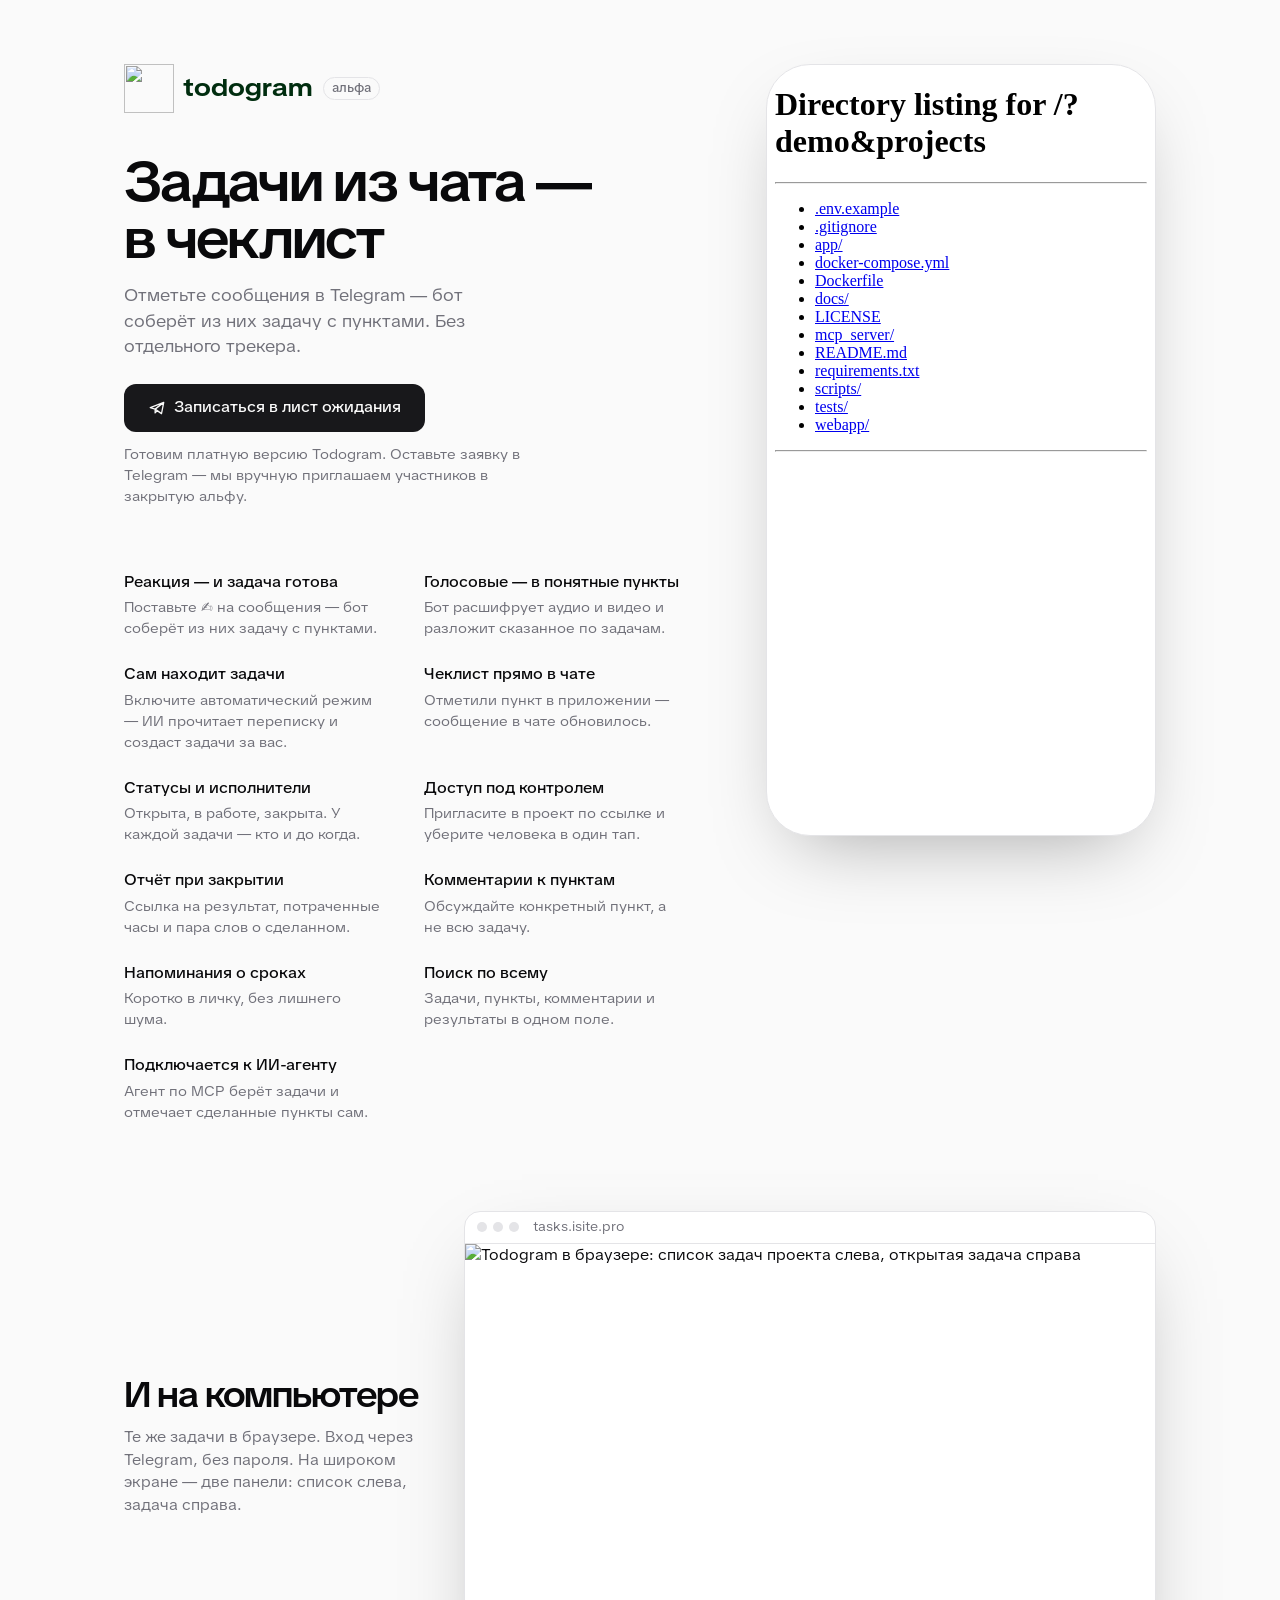
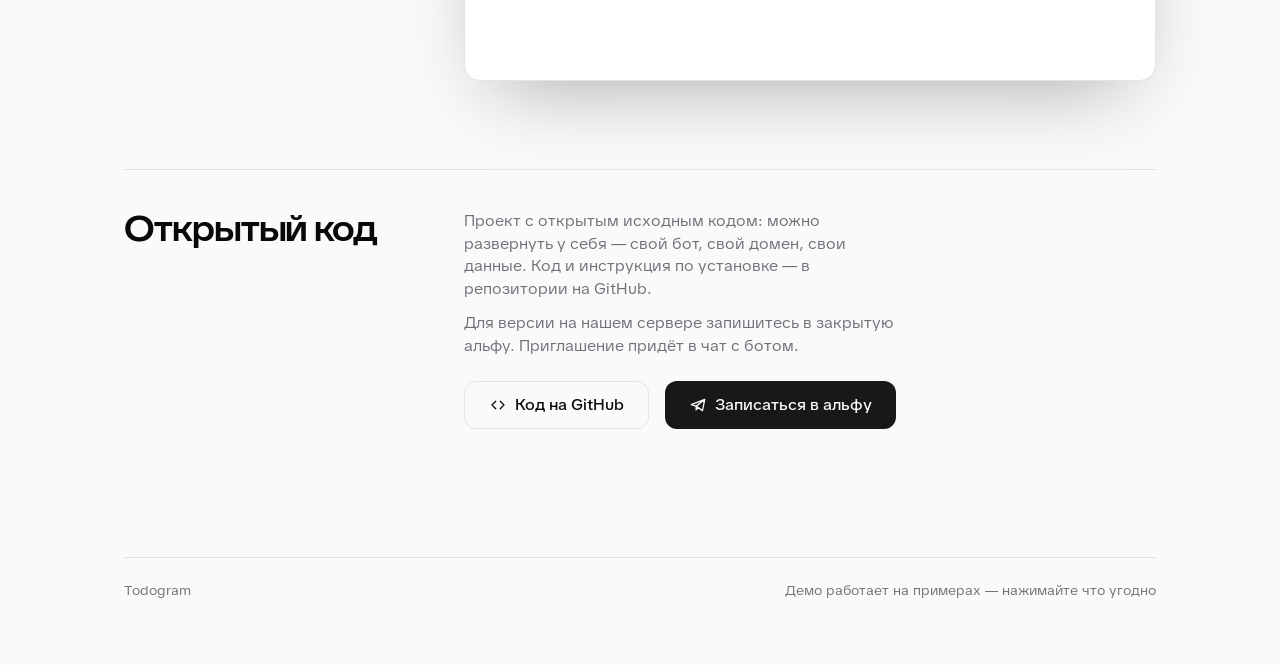
==== webapp/landing.html @ 4d795d33 "Publish Todogram for self-hosting under the MIT license" ====
<!doctype html>
<html lang="ru">
<head>
<meta charset="utf-8">
<meta name="viewport" content="width=device-width, initial-scale=1, viewport-fit=cover">
<title>Todogram — задачи из чата</title>
<meta name="description" content="Todogram превращает сообщения в Telegram в задачи с пунктами. Чеклист живёт прямо в чате.">
<link rel="icon" type="image/png" href="static/favicon.png">
<link rel="apple-touch-icon" href="static/apple-touch-icon.png">
<link rel="preconnect" href="https://fonts.googleapis.com">
<link rel="preconnect" href="https://fonts.gstatic.com" crossorigin>
<link rel="stylesheet" href="https://fonts.googleapis.com/css2?family=TikTok+Sans:opsz,wdth,wght@12..36,75..150,300..900&display=swap">
<style>

/* the app's tokens (webapp/index.html :root), the same light and dark values */
:root{
  --bg:#ffffff; --page:#fafafa; --text:#09090b; --hint:#71717a; --border:#e4e4e7;
  --accent:#18181b; --accent-text:#fafafa; --green:#16a34a; --logo-ink:#002d0f; --fs-logo:24px;
  --fs-s:12.5px; --fs-m:14px; --fs-base:15px; --fs-l:17px; --fs-hero:clamp(36px, 6vw, 56px); --fs-h2:clamp(26px, 3.4vw, 36px); --r-l:16px;
  --r-m:12px; --r-phone:44px; --r-full:999px;
  --sp-1:4px; --sp-2:8px; --sp-3:12px; --sp-4:16px; --sp-6:24px; --sp-8:40px; --sp-10:64px;
  --btn-h:48px; --ic-m:18px;
  --sh-3:0 30px 80px -30px rgba(0,0,0,.35);
  color-scheme:light;
}
@media (prefers-color-scheme: dark){
  :root{ --bg:#09090b; --page:#000; --text:#fafafa; --hint:#a1a1aa; --border:#27272a;
    --accent:#fafafa; --accent-text:#09090b; --green:#22c55e; --logo-ink:#fafafa; --sh-3:0 30px 80px -30px rgba(0,0,0,.9); color-scheme:dark; }
}

*{box-sizing:border-box;margin:0;padding:0}
body{background:var(--page);color:var(--text);font-family:'TikTok Sans',system-ui,sans-serif;font-stretch:110%;font-size:var(--fs-base);line-height:1.5;-webkit-font-smoothing:antialiased}
a{color:inherit}

.wrap{max-width:1080px;margin:0 auto;padding:var(--sp-10) var(--sp-6);display:grid;grid-template-columns:1fr auto;gap:var(--sp-10);align-items:start}

/* the logo from Figma (todogram, node 1:144): icon 135×132, word 64.8 px, gap 25 — kept in em so it scales as one */
.logo{display:flex;align-items:center;gap:.386em;font-size:var(--fs-logo);font-weight:665;font-stretch:123%;font-feature-settings:"cv01" 1,"cv02" 1;line-height:1;color:var(--logo-ink);margin-bottom:var(--sp-8)}
.logo img{width:2.083em;height:2.037em}

h1{font-size:var(--fs-hero);line-height:1.02;letter-spacing:-.03em;font-weight:600;max-width:14ch}
.lead{margin-top:var(--sp-4);font-size:var(--fs-l);color:var(--hint);max-width:34ch}

.cta{display:flex;align-items:center;gap:var(--sp-4);margin-top:var(--sp-6);flex-wrap:wrap}
.go{display:inline-flex;align-items:center;gap:var(--sp-2);height:var(--btn-h);padding:0 var(--sp-6);border-radius:var(--r-m);background:var(--accent);color:var(--accent-text);text-decoration:none;font-weight:500;transition:transform .15s}
.go:active{transform:scale(.97)}
.go svg{width:var(--ic-m);height:var(--ic-m)}
.note{margin-top:var(--sp-3);color:var(--hint);font-size:var(--fs-m);max-width:40ch}
.alpha{align-self:center;margin-left:.1em;padding:var(--sp-1) var(--sp-2);border:1px solid var(--border);border-radius:var(--r-full);font-size:var(--fs-s);font-weight:500;font-stretch:100%;color:var(--hint);line-height:1}

.feats{list-style:none;margin-top:var(--sp-10);display:grid;grid-template-columns:1fr 1fr;gap:var(--sp-6) var(--sp-8);max-width:560px}
.feats b{display:block;font-weight:500}
.feats p{color:var(--hint);font-size:var(--fs-m);margin-top:var(--sp-1)}

.phone{position:sticky;top:var(--sp-10);width:390px;height:min(800px, calc(100dvh - 2 * var(--sp-10)));min-height:600px;border-radius:var(--r-phone);border:1px solid var(--border);background:var(--bg);overflow:hidden;box-shadow:var(--sh-3)}
.phone iframe{display:block;width:100%;height:100%;border:0}

.more{padding-top:0;min-height:0}
.desk{grid-column:1 / -1;display:grid;grid-template-columns:minmax(0, 300px) minmax(0, 1fr);gap:var(--sp-8);align-items:center;padding:var(--sp-6) 0}
.desk h2{font-size:var(--fs-h2);line-height:1.08;letter-spacing:-.03em;font-weight:600}
.desk p{margin-top:var(--sp-3);color:var(--hint);font-size:var(--fs-base)}
.shot{border:1px solid var(--border);border-radius:var(--r-l);overflow:hidden;background:var(--bg);box-shadow:var(--sh-3)}
.shot .bar{display:flex;align-items:center;gap:6px;height:32px;padding:0 var(--sp-3);border-bottom:1px solid var(--border)}
.shot .bar i{width:10px;height:10px;border-radius:50%;background:var(--border)}
.shot .bar span{margin-left:var(--sp-2);font-size:var(--fs-s);color:var(--hint)}
.shot img{display:block;width:100%;height:auto}

/* open source: the code is on GitHub, a ready-made one is asked for in Telegram */
.oss{grid-column:1 / -1;display:grid;grid-template-columns:minmax(0, 300px) minmax(0, 1fr);gap:var(--sp-8);align-items:start;padding:var(--sp-8) 0 var(--sp-10);border-top:1px solid var(--border)}
.oss h2{font-size:var(--fs-h2);line-height:1.08;letter-spacing:-.03em;font-weight:600}
.oss p{color:var(--hint);font-size:var(--fs-base);max-width:44ch}
.oss p + p{margin-top:var(--sp-3)}
.oss .cta{margin-top:var(--sp-6)}
.ghost{background:transparent;border:1px solid var(--border);color:var(--text)}

footer{grid-column:1 / -1;display:flex;justify-content:space-between;gap:var(--sp-4);color:var(--hint);font-size:var(--fs-s);border-top:1px solid var(--border);padding-top:var(--sp-6)}

@media (max-width:900px){
  .wrap{grid-template-columns:1fr;gap:var(--sp-8);padding:var(--sp-8) var(--sp-4);min-height:0}
  .logo{margin-bottom:var(--sp-6)}
  .phone{position:static;width:100%;max-width:390px;height:600px;min-height:0;margin:0 auto}
  .feats{grid-template-columns:1fr;margin-top:0}
  .hero{display:contents}
  .hero > .feats{order:3}
  .phone{order:2}
  .more{padding-top:0}
  .desk{order:4;grid-template-columns:1fr;gap:var(--sp-6);padding:var(--sp-4) 0}
  .oss{order:5;grid-template-columns:1fr;gap:var(--sp-6);padding:var(--sp-6) 0}
  .oss .cta{gap:var(--sp-2)}
  footer{order:6;flex-direction:column}
}
</style>
</head>
<body>
<main class="wrap">
  <div class="hero">
    <div>
      <div class="logo"><img src="static/logo.png" alt="">todogram<span class="alpha">альфа</span></div>
      <h1>Задачи из&nbsp;чата — в&nbsp;чеклист</h1>
      <p class="lead">Отметьте сообщения в Telegram — бот соберёт из них задачу с пунктами. Без отдельного трекера.</p>
      <div class="cta">
        <a class="go" href="__BOT_LINK__?start=waitlist" target="_blank" rel="noopener"><svg viewBox="0 0 24 24" fill="none" stroke="currentColor" stroke-width="1.7" stroke-linecap="round" stroke-linejoin="round"><path d="M21 4.5L3 11.5L9.5 13.5M21 4.5L18 19.5L9.5 13.5M21 4.5L9.5 13.5M9.5 13.5V18.5L12.5 15.5"/></svg>Записаться в лист ожидания</a>
      </div>
      <p class="note">Готовим платную версию Todogram. Оставьте заявку в Telegram — мы вручную приглашаем участников в закрытую альфу.</p>
    </div>
    <ul class="feats">
      <li><b>Реакция — и задача готова</b><p>Поставьте ✍ на сообщения — бот соберёт из них задачу с пунктами.</p></li>
      <li><b>Голосовые — в понятные пункты</b><p>Бот расшифрует аудио и видео и разложит сказанное по задачам.</p></li>
      <li><b>Сам находит задачи</b><p>Включите автоматический режим — ИИ прочитает переписку и создаст задачи за вас.</p></li>
      <li><b>Чеклист прямо в чате</b><p>Отметили пункт в приложении — сообщение в чате обновилось.</p></li>
      <li><b>Статусы и исполнители</b><p>Открыта, в работе, закрыта. У каждой задачи — кто и до когда.</p></li>
      <li><b>Доступ под контролем</b><p>Пригласите в проект по ссылке и уберите человека в один тап.</p></li>
      <li><b>Отчёт при закрытии</b><p>Ссылка на результат, потраченные часы и пара слов о сделанном.</p></li>
      <li><b>Комментарии к пунктам</b><p>Обсуждайте конкретный пункт, а не всю задачу.</p></li>
      <li><b>Напоминания о сроках</b><p>Коротко в личку, без лишнего шума.</p></li>
      <li><b>Поиск по всему</b><p>Задачи, пункты, комментарии и результаты в одном поле.</p></li>
      <li><b>Подключается к ИИ-агенту</b><p>Агент по MCP берёт задачи и отмечает сделанные пункты сам.</p></li>
    </ul>
  </div>

  <div class="phone"><iframe src="/?demo&amp;projects" title="Демо Todogram" loading="eager"></iframe></div>

</main>
<div class="wrap more">
  <section class="desk">
    <div>
      <h2>И&nbsp;на&nbsp;компьютере</h2>
      <p>Те же задачи в браузере. Вход через Telegram, без пароля. На широком экране — две панели: список слева, задача справа.</p>
    </div>
    <figure class="shot">
      <div class="bar"><i></i><i></i><i></i><span>tasks.isite.pro</span></div>
      <picture>
        <source srcset="static/desktop-dark.webp" media="(prefers-color-scheme: dark)">
        <img src="static/desktop-light.webp" alt="Todogram в браузере: список задач проекта слева, открытая задача справа" width="1600" height="1013" loading="lazy">
      </picture>
    </figure>
  </section>

  <section class="oss">
    <h2>Открытый код</h2>
    <div>
      <p>Проект с открытым исходным кодом: можно развернуть у себя — свой бот, свой домен, свои данные. Код и инструкция по установке — в репозитории на GitHub.</p>
      <p>Для версии на нашем сервере запишитесь в закрытую альфу. Приглашение придёт в чат с ботом.</p>
      <div class="cta">
        <a class="go ghost" href="https://github.com/IvanMayorov/todogram-community" target="_blank" rel="noopener"><svg viewBox="0 0 24 24" fill="none" stroke="currentColor" stroke-width="1.7" stroke-linecap="round" stroke-linejoin="round"><path d="M9 7l-5 5 5 5M15 7l5 5-5 5"/></svg>Код на GitHub</a>
        <a class="go" href="__BOT_LINK__?start=waitlist" target="_blank" rel="noopener"><svg viewBox="0 0 24 24" fill="none" stroke="currentColor" stroke-width="1.7" stroke-linecap="round" stroke-linejoin="round"><path d="M21 4.5L3 11.5L9.5 13.5M21 4.5L18 19.5L9.5 13.5M21 4.5L9.5 13.5M9.5 13.5V18.5L12.5 15.5"/></svg>Записаться в альфу</a>
      </div>
    </div>
  </section>

  <footer><span>Todogram</span><span>Демо работает на примерах — нажимайте что угодно</span></footer>
</div>
</body>
</html>
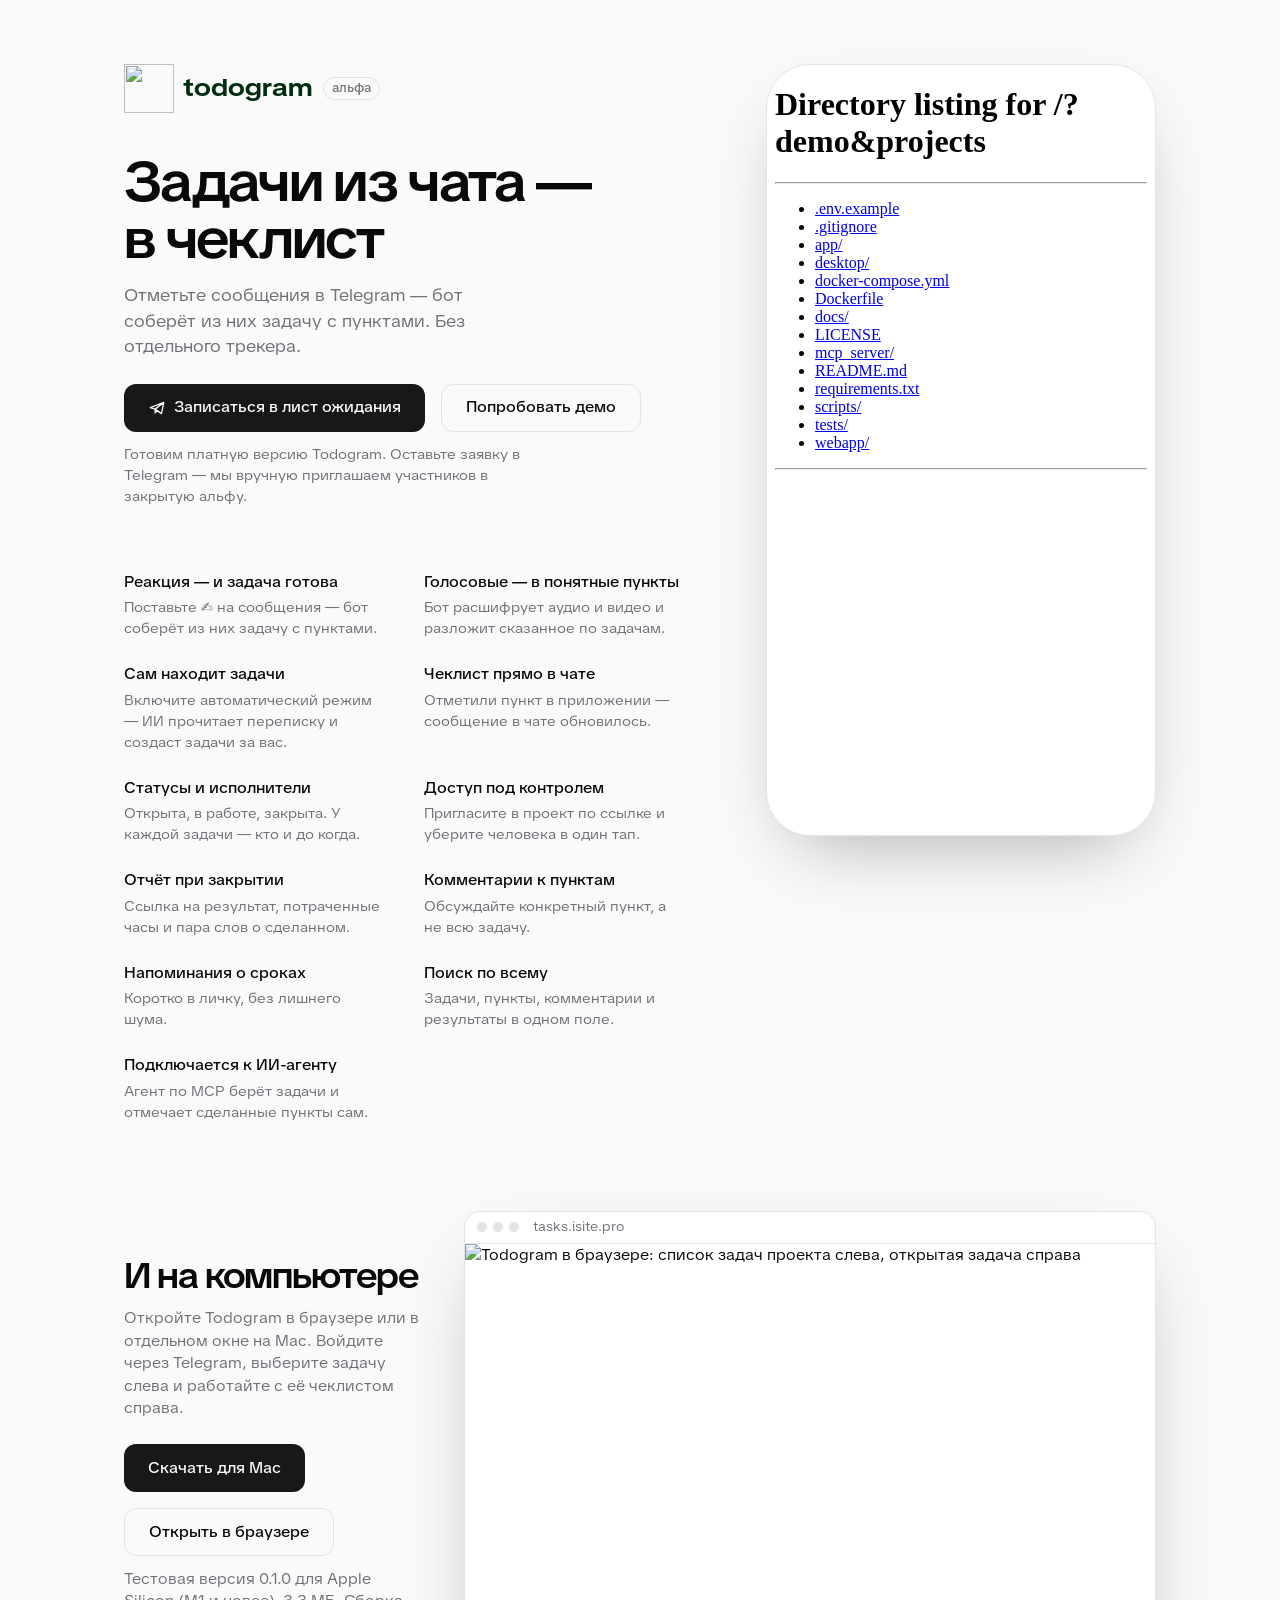
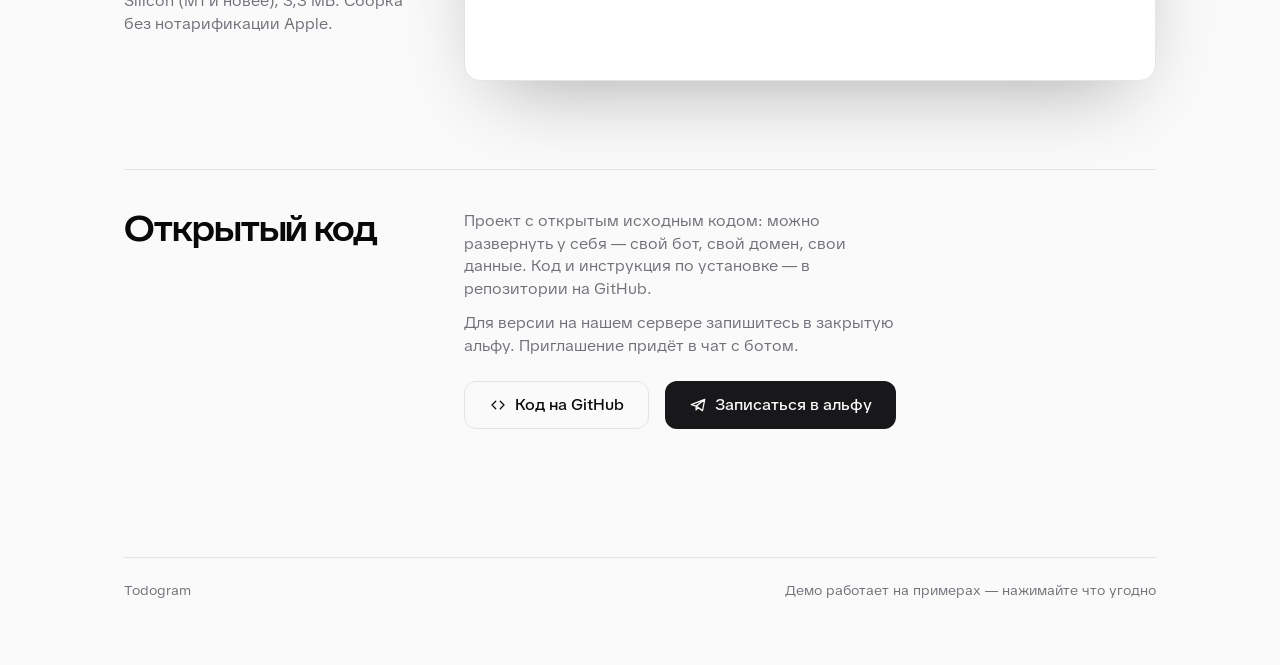
==== commit 88bc796b: "Publish the macOS client and link the interactive demo" ====
--- a/webapp/landing.html
+++ b/webapp/landing.html
@@ -100,6 +100,7 @@
       <p class="lead">Отметьте сообщения в Telegram — бот соберёт из них задачу с пунктами. Без отдельного трекера.</p>
       <div class="cta">
         <a class="go" href="__BOT_LINK__?start=waitlist" target="_blank" rel="noopener"><svg viewBox="0 0 24 24" fill="none" stroke="currentColor" stroke-width="1.7" stroke-linecap="round" stroke-linejoin="round"><path d="M21 4.5L3 11.5L9.5 13.5M21 4.5L18 19.5L9.5 13.5M21 4.5L9.5 13.5M9.5 13.5V18.5L12.5 15.5"/></svg>Записаться в лист ожидания</a>
+        <a class="go ghost" href="/?demo&amp;projects">Попробовать демо</a>
       </div>
       <p class="note">Готовим платную версию Todogram. Оставьте заявку в Telegram — мы вручную приглашаем участников в закрытую альфу.</p>
     </div>
@@ -125,7 +126,12 @@
   <section class="desk">
     <div>
       <h2>И&nbsp;на&nbsp;компьютере</h2>
-      <p>Те же задачи в браузере. Вход через Telegram, без пароля. На широком экране — две панели: список слева, задача справа.</p>
+      <p>Откройте Todogram в браузере или в отдельном окне на Mac. Войдите через Telegram, выберите задачу слева и работайте с её чеклистом справа.</p>
+      <div class="cta">
+        <a class="go" href="https://github.com/IvanMayorov/todogram-community/releases/download/mac-v0.1.0/Todogram-0.1.0-arm64.dmg">Скачать для Mac</a>
+        <a class="go ghost" href="https://tasks.isite.pro/">Открыть в браузере</a>
+      </div>
+      <p class="note">Тестовая версия 0.1.0 для Apple Silicon (M1 и новее), 3,3 МБ. Сборка без нотарификации Apple.</p>
     </div>
     <figure class="shot">
       <div class="bar"><i></i><i></i><i></i><span>tasks.isite.pro</span></div>
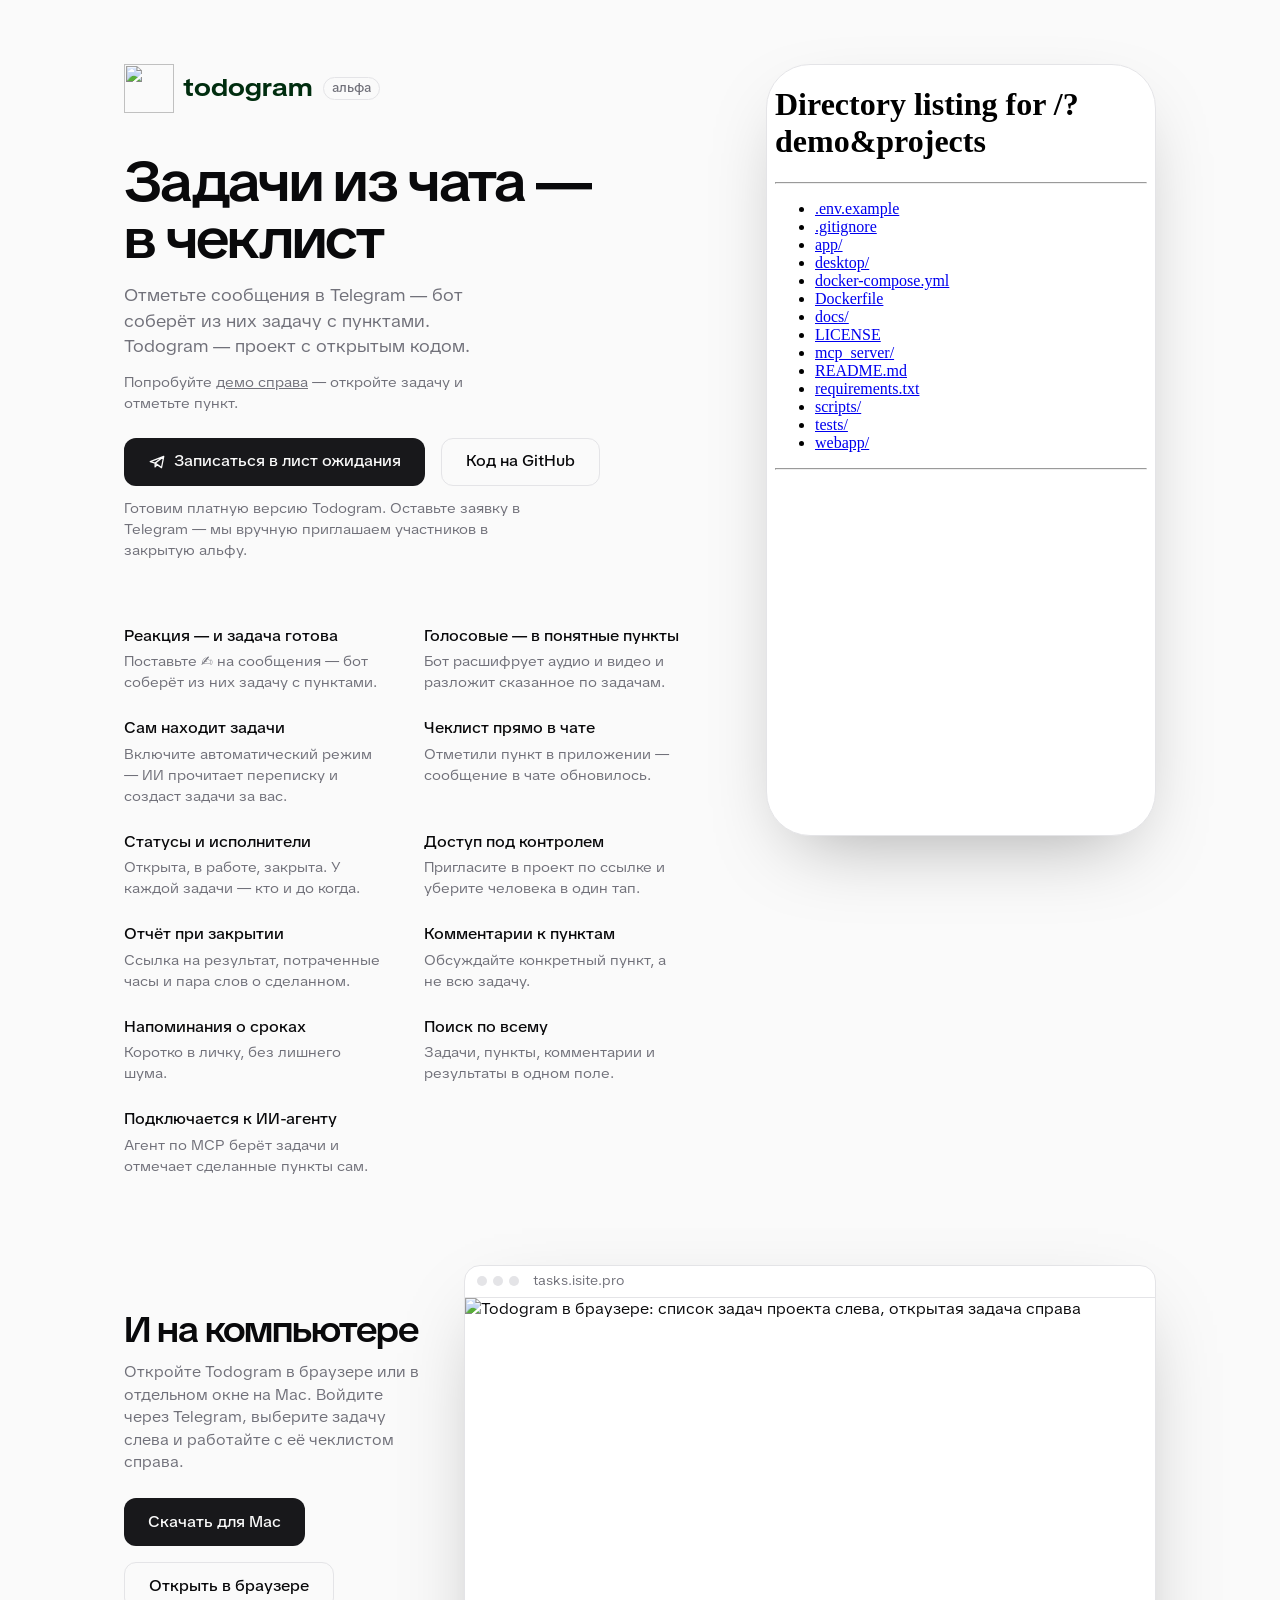
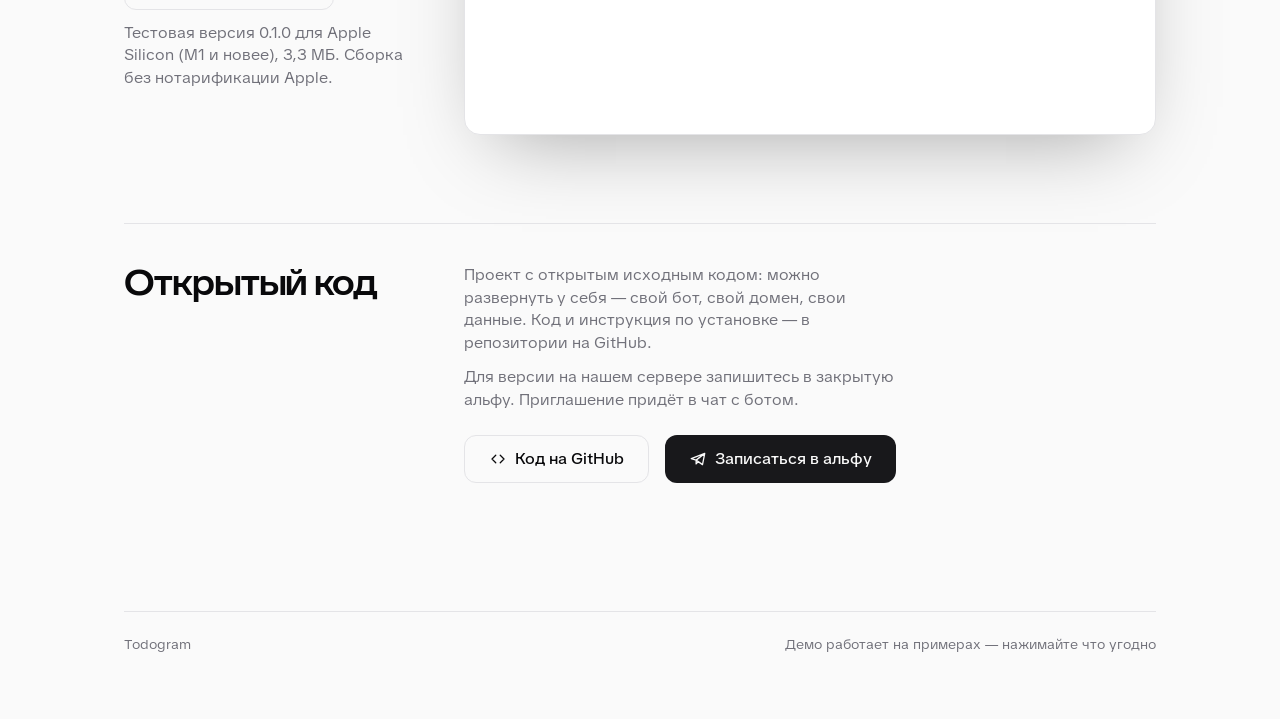
==== commit d9c8e677: "Point visitors to the source and the embedded demo" ====
--- a/webapp/landing.html
+++ b/webapp/landing.html
@@ -53,6 +53,8 @@
 .feats p{color:var(--hint);font-size:var(--fs-m);margin-top:var(--sp-1)}
 
 .phone{position:sticky;top:var(--sp-10);width:390px;height:min(800px, calc(100dvh - 2 * var(--sp-10)));min-height:600px;border-radius:var(--r-phone);border:1px solid var(--border);background:var(--bg);overflow:hidden;box-shadow:var(--sh-3)}
+.demo-link{color:inherit}
+.demo-narrow{display:none}
 .phone iframe{display:block;width:100%;height:100%;border:0}
 
 .more{padding-top:0;min-height:0}
@@ -76,6 +78,8 @@
 footer{grid-column:1 / -1;display:flex;justify-content:space-between;gap:var(--sp-4);color:var(--hint);font-size:var(--fs-s);border-top:1px solid var(--border);padding-top:var(--sp-6)}
 
 @media (max-width:900px){
+  .demo-wide{display:none}
+  .demo-narrow{display:inline}
   .wrap{grid-template-columns:1fr;gap:var(--sp-8);padding:var(--sp-8) var(--sp-4);min-height:0}
   .logo{margin-bottom:var(--sp-6)}
   .phone{position:static;width:100%;max-width:390px;height:600px;min-height:0;margin:0 auto}
@@ -97,10 +101,11 @@
     <div>
       <div class="logo"><img src="static/logo.png" alt="">todogram<span class="alpha">альфа</span></div>
       <h1>Задачи из&nbsp;чата — в&nbsp;чеклист</h1>
-      <p class="lead">Отметьте сообщения в Telegram — бот соберёт из них задачу с пунктами. Без отдельного трекера.</p>
+      <p class="lead">Отметьте сообщения в Telegram — бот соберёт из них задачу с пунктами. Todogram — проект с открытым кодом.</p>
+      <p class="note">Попробуйте <a class="demo-link" href="#demo">демо <span class="demo-wide">справа</span><span class="demo-narrow">ниже</span></a> — откройте задачу и отметьте пункт.</p>
       <div class="cta">
         <a class="go" href="__BOT_LINK__?start=waitlist" target="_blank" rel="noopener"><svg viewBox="0 0 24 24" fill="none" stroke="currentColor" stroke-width="1.7" stroke-linecap="round" stroke-linejoin="round"><path d="M21 4.5L3 11.5L9.5 13.5M21 4.5L18 19.5L9.5 13.5M21 4.5L9.5 13.5M9.5 13.5V18.5L12.5 15.5"/></svg>Записаться в лист ожидания</a>
-        <a class="go ghost" href="/?demo&amp;projects">Попробовать демо</a>
+        <a class="go ghost" href="https://github.com/IvanMayorov/todogram-community">Код на GitHub</a>
       </div>
       <p class="note">Готовим платную версию Todogram. Оставьте заявку в Telegram — мы вручную приглашаем участников в закрытую альфу.</p>
     </div>
@@ -119,7 +124,7 @@
     </ul>
   </div>
 
-  <div class="phone"><iframe src="/?demo&amp;projects" title="Демо Todogram" loading="eager"></iframe></div>
+  <div class="phone" id="demo"><iframe src="/?demo&amp;projects" title="Демо Todogram" loading="eager"></iframe></div>
 
 </main>
 <div class="wrap more">
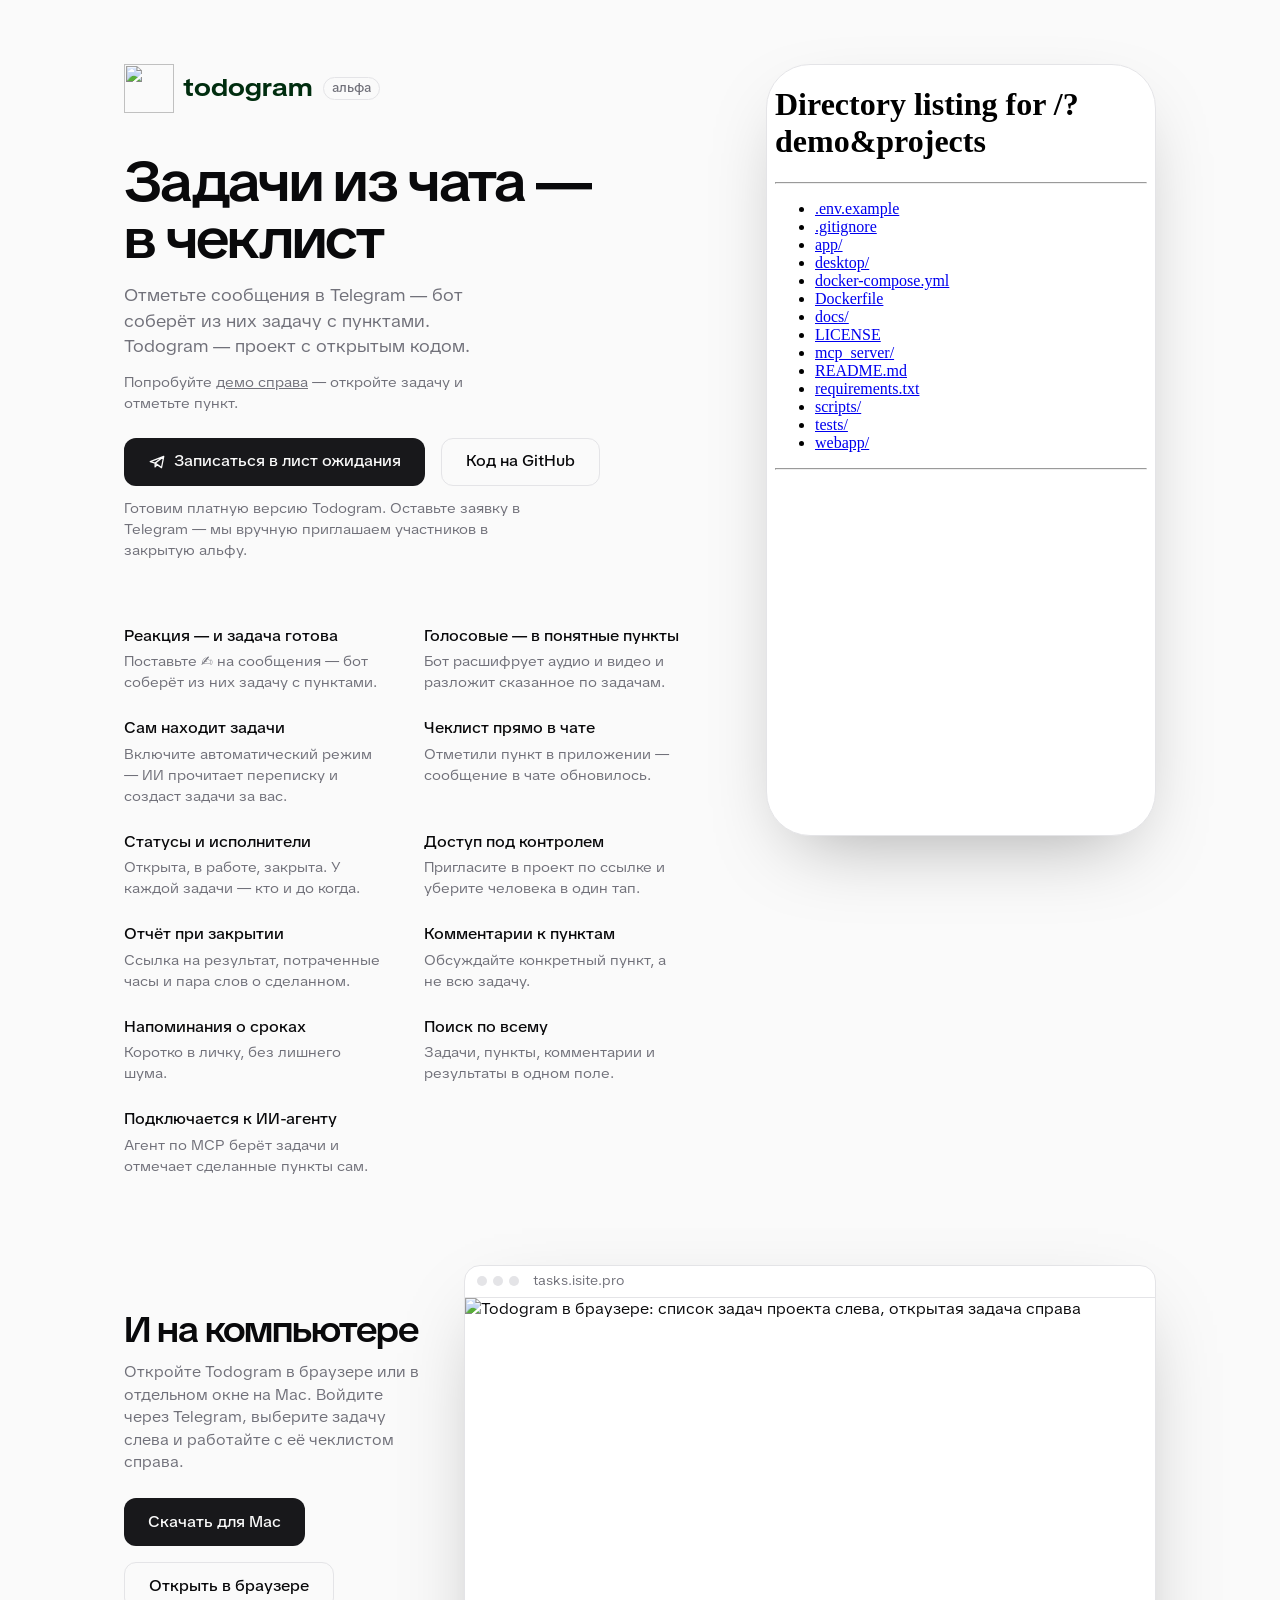
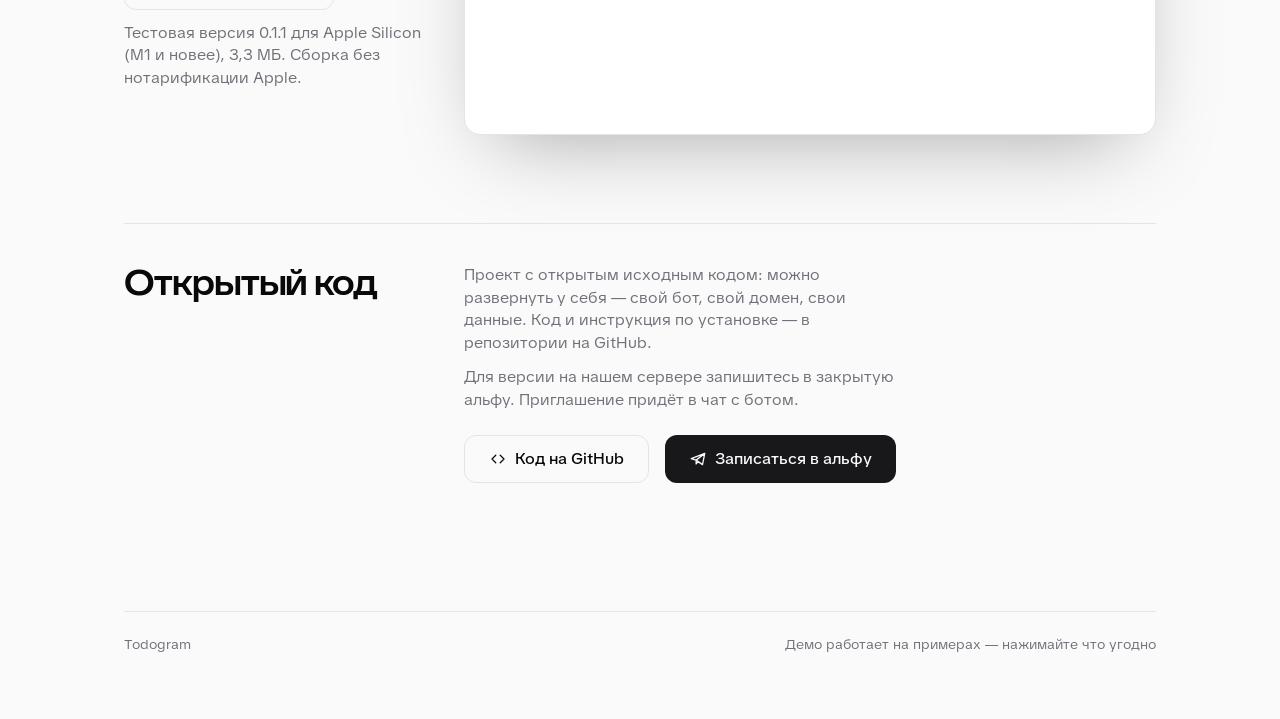
==== commit b5fc0ba8: "Release Mac 0.1.1 with a native refresh shortcut and retain desktop search navigation" ====
--- a/webapp/landing.html
+++ b/webapp/landing.html
@@ -52,7 +52,7 @@
 .feats b{display:block;font-weight:500}
 .feats p{color:var(--hint);font-size:var(--fs-m);margin-top:var(--sp-1)}
 
-.phone{position:sticky;top:var(--sp-10);width:390px;height:min(800px, calc(100dvh - 2 * var(--sp-10)));min-height:600px;border-radius:var(--r-phone);border:1px solid var(--border);background:var(--bg);overflow:hidden;box-shadow:var(--sh-3)}
+.phone{position:sticky;top:var(--sp-10);width:390px;height:min(800px, calc(100dvh - 2 * var(--sp-10)));min-height:600px;border-radius:var(--r-phone);border:1px solid var(--border);background:var(--bg);overflow:clip;box-shadow:var(--sh-3)}
 .demo-link{color:inherit}
 .demo-narrow{display:none}
 .phone iframe{display:block;width:100%;height:100%;border:0}
@@ -133,10 +133,10 @@
       <h2>И&nbsp;на&nbsp;компьютере</h2>
       <p>Откройте Todogram в браузере или в отдельном окне на Mac. Войдите через Telegram, выберите задачу слева и работайте с её чеклистом справа.</p>
       <div class="cta">
-        <a class="go" href="https://github.com/IvanMayorov/todogram-community/releases/download/mac-v0.1.0/Todogram-0.1.0-arm64.dmg">Скачать для Mac</a>
+        <a class="go" href="https://github.com/IvanMayorov/todogram-community/releases/download/mac-v0.1.1/Todogram-0.1.1-arm64.dmg">Скачать для Mac</a>
         <a class="go ghost" href="https://tasks.isite.pro/">Открыть в браузере</a>
       </div>
-      <p class="note">Тестовая версия 0.1.0 для Apple Silicon (M1 и новее), 3,3 МБ. Сборка без нотарификации Apple.</p>
+      <p class="note">Тестовая версия 0.1.1 для Apple Silicon (M1 и новее), 3,3 МБ. Сборка без нотарификации Apple.</p>
     </div>
     <figure class="shot">
       <div class="bar"><i></i><i></i><i></i><span>tasks.isite.pro</span></div>
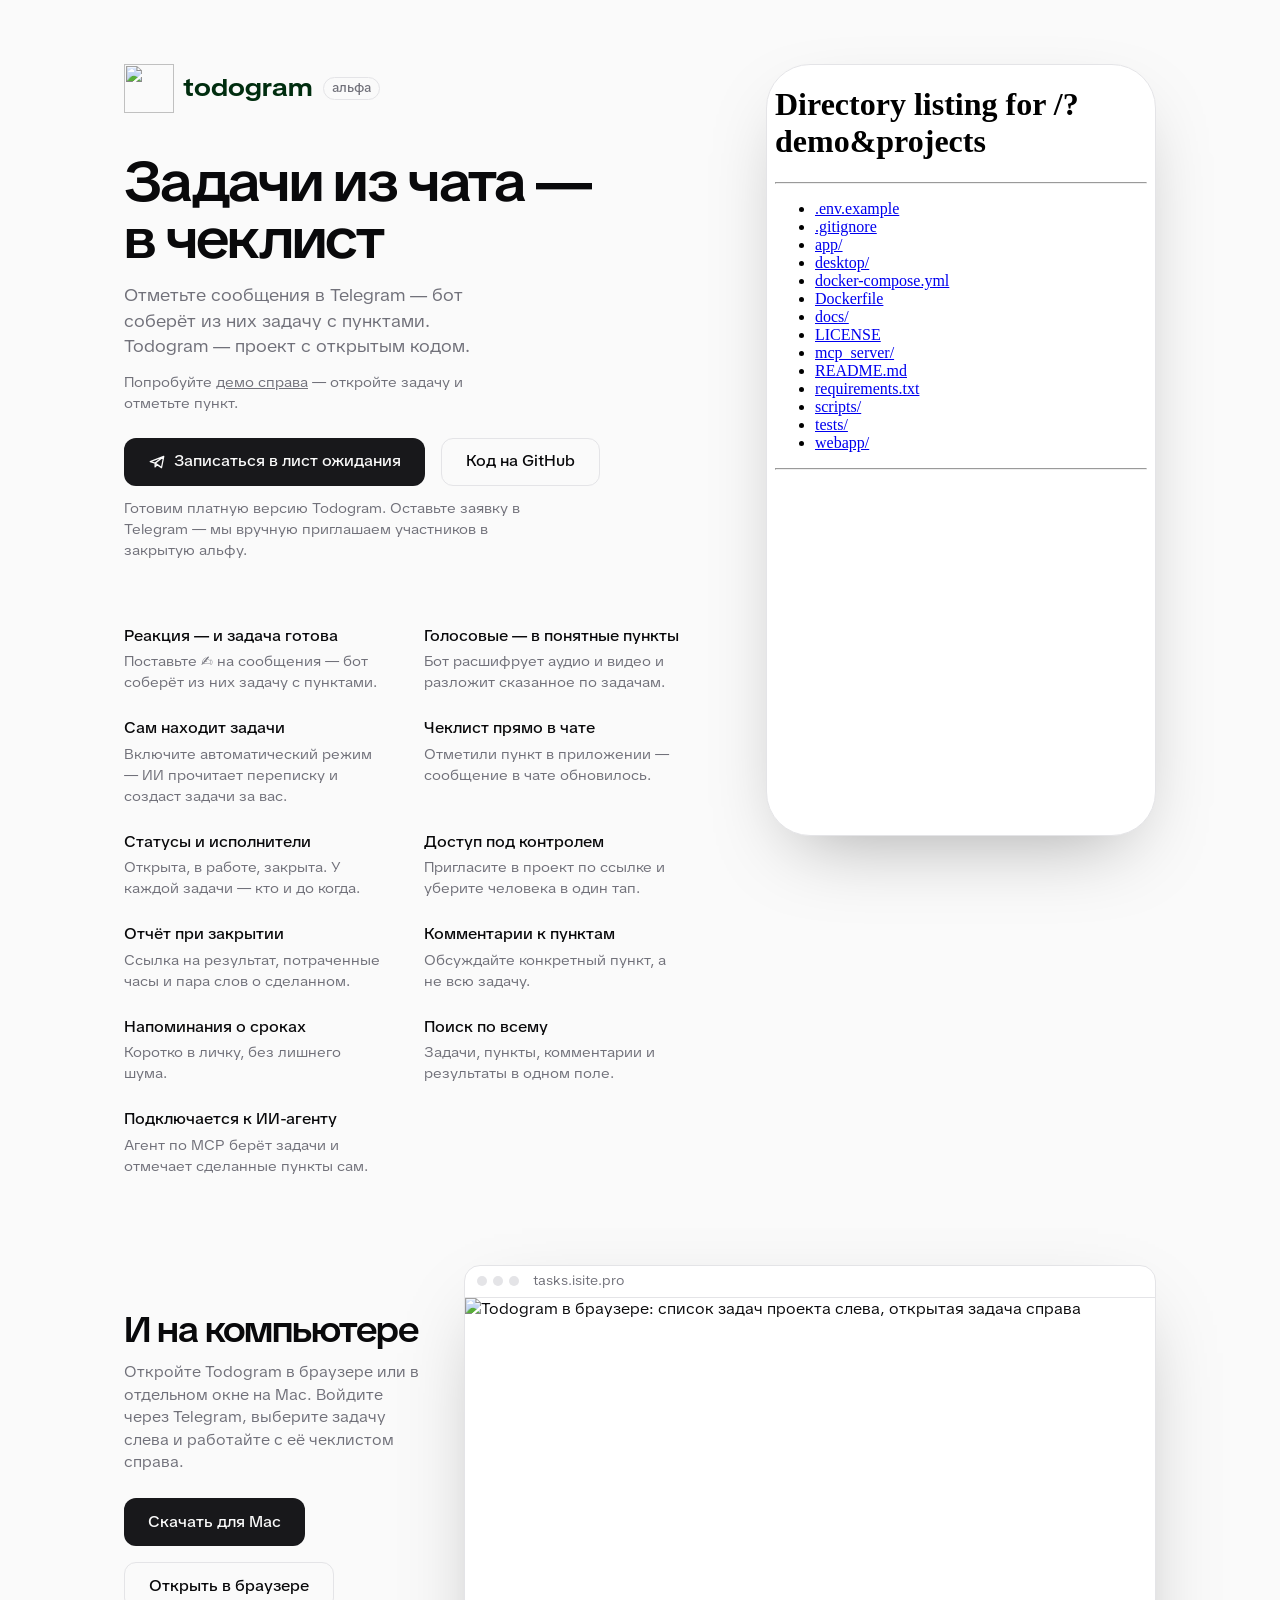
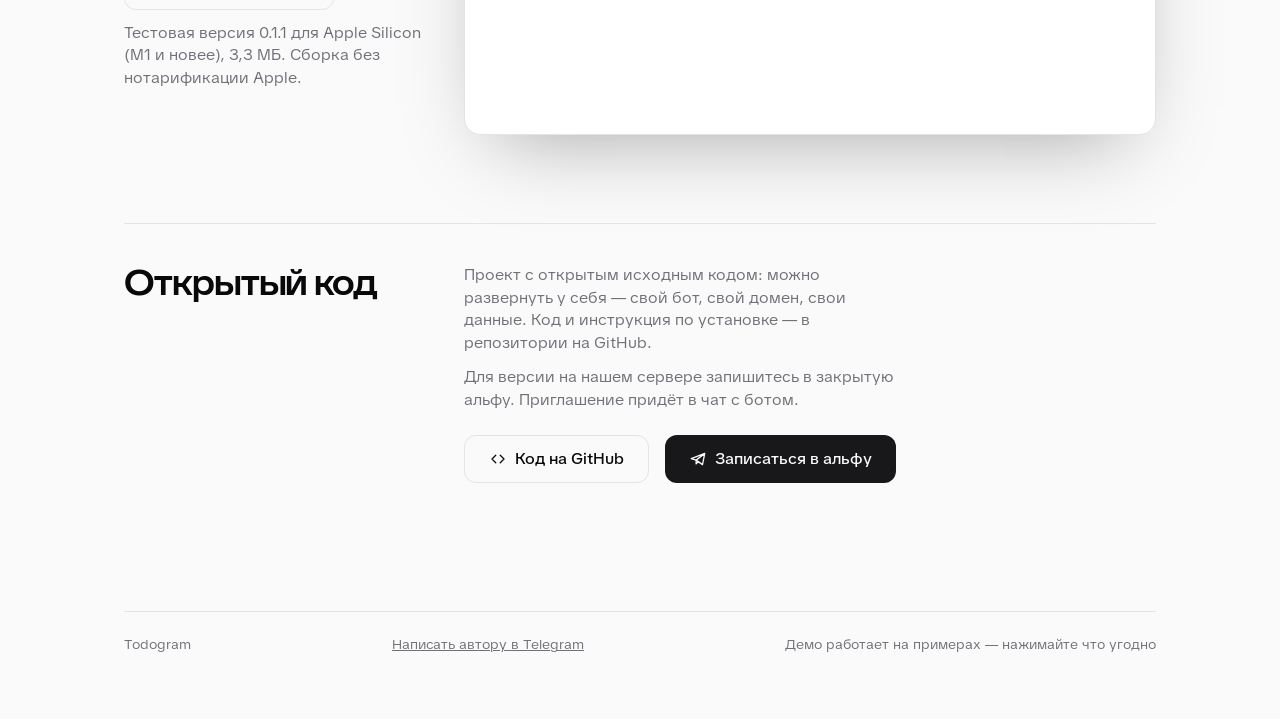
==== commit d000f80e: "Добавить контакт автора в Telegram на лендинг и в README" ====
--- a/webapp/landing.html
+++ b/webapp/landing.html
@@ -159,7 +159,7 @@
     </div>
   </section>
 
-  <footer><span>Todogram</span><span>Демо работает на примерах — нажимайте что угодно</span></footer>
+  <footer><span>Todogram</span><a href="https://t.me/ivanmayorov">Написать автору в Telegram</a><span>Демо работает на примерах — нажимайте что угодно</span></footer>
 </div>
 </body>
 </html>
